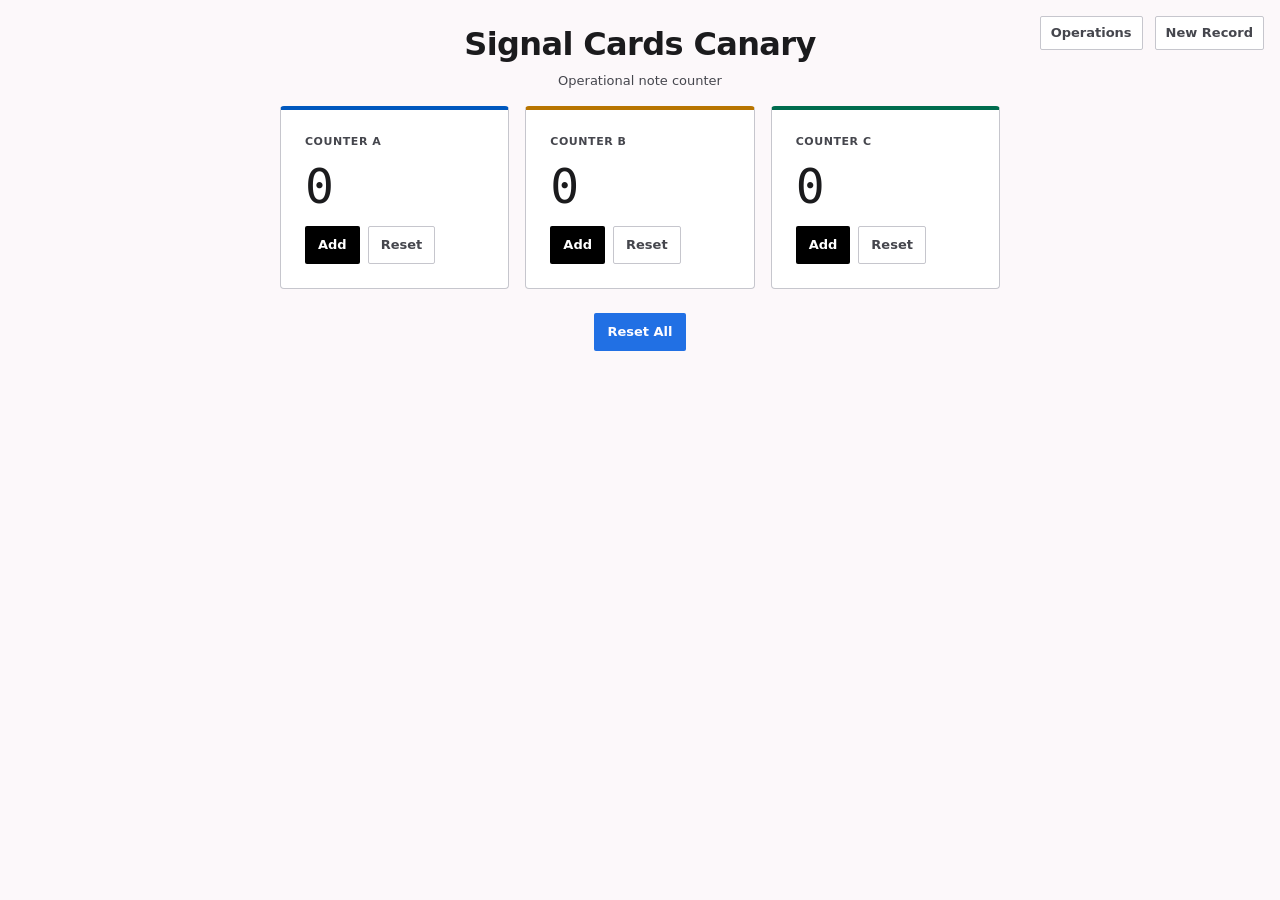
==== index.html @ 2ee4f71c "feat: US-002 - Signal Cards Canary - Record Editor - Signal Cards Canary and Record Operations - Sig" ====
<!doctype html>
<html lang="en">
  <head>
    <meta charset="UTF-8" />
    <meta name="viewport" content="width=device-width, initial-scale=1.0" />
    <title>Signal Cards Canary</title>
    <link rel="stylesheet" href="assets/css/styles.css" />
    <style>
      .story-nav {
        position: absolute;
        top: 16px;
        right: 16px;
        display: flex;
        gap: 12px;
      }
      .story-nav a {
        font-family: var(--font-body-sm, Inter), ui-sans-serif, system-ui, sans-serif;
        font-size: 13px;
        font-weight: 600;
        color: var(--color-on-surface-variant, #45464d);
        text-decoration: none;
        padding: 6px 10px;
        border: 1px solid var(--color-outline-variant, #c6c6cd);
        border-radius: var(--radius-DEFAULT, 0.125rem);
        background: var(--color-surface-container-lowest, #ffffff);
      }
      .story-nav a:hover {
        background: var(--color-surface-container-low, #f6f3f5);
      }
    </style>
  </head>
  <body>
    <nav class="story-nav" aria-label="Story navigation">
      <a href="record-operations-signal-cards-canary.html" data-action-id="nav-operations">Operations</a>
      <a href="record-editor-signal-cards-canary.html?new=1" data-action-id="nav-new-record">New Record</a>
    </nav>
    <main data-setfarm-root="baseline" data-testid="setfarm-app-root" class="app-shell"></main>
    <script src="assets/js/signal-cards-canary.state.js" defer></script>
    <script src="assets/js/signal-cards-canary.storage.js" defer></script>
    <script src="assets/js/app.js" defer></script>
    <script src="assets/js/test-bridge.js" defer></script>
  </body>
</html>
---- assets/css/styles.css ----
@import "../../stitch/design-tokens.css";

:root {
  color-scheme: light;
  font-family: var(--font-family-base, ui-sans-serif, system-ui, -apple-system, BlinkMacSystemFont, "Segoe UI", sans-serif);
  background: var(--color-background, #fcf8fa);
  color: var(--color-on-background, #1b1b1d);

  --counter-blue: #0058be;
  --counter-blue-light: #d8e2ff;
  --counter-amber: #b87500;
  --counter-amber-light: #ffddb8;
  --counter-emerald: #006c4e;
  --counter-emerald-light: #d0f5e5;
}

* {
  box-sizing: border-box;
}

body {
  margin: 0;
  min-width: 320px;
  min-height: 100vh;
  background: var(--color-background, #fcf8fa);
  color: var(--color-on-background, #1b1b1d);
  font-family: var(--font-body-md, Inter), ui-sans-serif, system-ui, -apple-system, BlinkMacSystemFont, "Segoe UI", sans-serif;
  line-height: 1.5;
}

.app-shell {
  min-height: 100vh;
  display: flex;
  flex-direction: column;
  align-items: center;
  padding: var(--spacing-container-padding, 24px);
}

.app-header {
  width: min(720px, 100%);
  text-align: center;
  margin-bottom: var(--spacing-stack-gap-normal, 16px);
}

.app-header h1 {
  margin: 0;
  font-family: var(--font-display-lg, Inter), ui-sans-serif, system-ui, sans-serif;
  font-size: 32px;
  font-weight: 700;
  line-height: 40px;
  letter-spacing: -0.02em;
  color: var(--color-on-background, #1b1b1d);
}

.app-header .subtitle {
  margin: 8px 0 0;
  font-family: var(--font-body-sm, Inter), ui-sans-serif, system-ui, sans-serif;
  font-size: 13px;
  line-height: 18px;
  color: var(--color-on-surface-variant, #45464d);
}

.counter-grid {
  width: min(720px, 100%);
  display: grid;
  grid-template-columns: repeat(auto-fit, minmax(200px, 1fr));
  gap: var(--spacing-stack-gap-normal, 16px);
  margin-bottom: var(--spacing-stack-gap-normal, 16px);
}

.counter-card {
  background: var(--color-surface-container-lowest, #ffffff);
  border: 1px solid var(--color-outline-variant, #c6c6cd);
  border-radius: var(--radius-lg, 0.25rem);
  padding: var(--spacing-container-padding, 24px);
  display: flex;
  flex-direction: column;
  gap: var(--spacing-stack-gap-dense, 8px);
}

.counter-card--blue {
  border-top: 4px solid var(--counter-blue);
}

.counter-card--amber {
  border-top: 4px solid var(--counter-amber);
}

.counter-card--emerald {
  border-top: 4px solid var(--counter-emerald);
}

.counter-meta {
  display: flex;
  justify-content: space-between;
  align-items: center;
}

.counter-label {
  font-family: var(--font-label-caps, Inter), ui-sans-serif, system-ui, sans-serif;
  font-size: 11px;
  font-weight: 700;
  line-height: 16px;
  letter-spacing: 0.05em;
  text-transform: uppercase;
  color: var(--color-on-surface-variant, #45464d);
}

.counter-value {
  font-family: var(--font-data-mono, "JetBrains Mono"), ui-monospace, SFMono-Regular, Menlo, Monaco, Consolas, monospace;
  font-size: 48px;
  font-weight: 500;
  line-height: 56px;
  color: var(--color-on-background, #1b1b1d);
}

.counter-actions {
  display: flex;
  gap: var(--spacing-stack-gap-dense, 8px);
  margin-top: 4px;
}

.btn {
  appearance: none;
  border: 1px solid transparent;
  border-radius: var(--radius-DEFAULT, 0.125rem);
  padding: var(--spacing-cell-padding-v, 10px) var(--spacing-cell-padding-h, 12px);
  font-family: var(--font-body-sm, Inter), ui-sans-serif, system-ui, sans-serif;
  font-size: 13px;
  font-weight: 600;
  line-height: 16px;
  cursor: pointer;
  transition: background-color 120ms ease, border-color 120ms ease, color 120ms ease;
}

.btn:focus-visible {
  outline: 2px solid var(--color-secondary, #0058be);
  outline-offset: 2px;
}

.btn-primary {
  background: var(--color-primary, #000000);
  color: var(--color-on-primary, #ffffff);
}

.btn-primary:hover {
  background: var(--color-on-surface, #1b1b1d);
}

.btn-secondary {
  background: var(--color-secondary-container, #2170e4);
  color: var(--color-on-secondary-container, #fefcff);
}

.btn-secondary:hover {
  background: var(--color-secondary, #0058be);
}

.btn-ghost {
  background: transparent;
  border-color: var(--color-outline-variant, #c6c6cd);
  color: var(--color-on-surface-variant, #45464d);
}

.btn-ghost:hover {
  background: var(--color-surface-container-low, #f6f3f5);
}

.global-actions {
  width: min(720px, 100%);
  display: flex;
  justify-content: center;
  padding-top: var(--spacing-stack-gap-dense, 8px);
}

@media (max-width: 640px) {
  .app-shell {
    padding: 16px;
  }

  .counter-grid {
    grid-template-columns: 1fr;
  }

  .counter-value {
    font-size: 40px;
    line-height: 48px;
  }
}
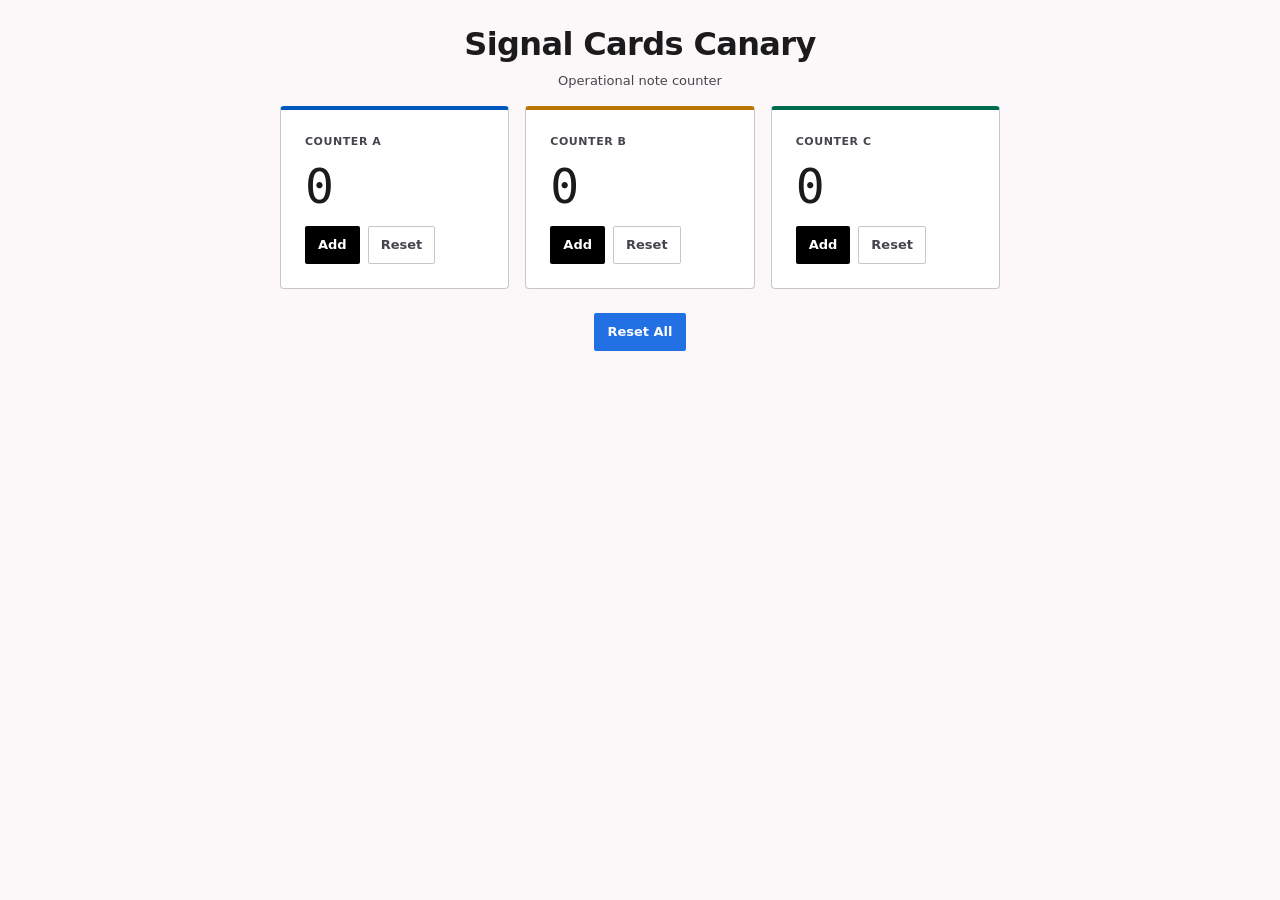
==== commit 0aa7690d: "feat: US-002 - Signal Cards Canary - Record Editor - Signal Cards Canary and Record Operations - Sig" ====
--- a/index.html
+++ b/index.html
@@ -6,38 +6,45 @@
     <title>Signal Cards Canary</title>
     <link rel="stylesheet" href="assets/css/styles.css" />
     <style>
-      .story-nav {
-        position: absolute;
-        top: 16px;
-        right: 16px;
+      .app-nav {
+        width: min(720px, 100%);
         display: flex;
+        justify-content: center;
         gap: 12px;
+        margin-top: 16px;
       }
-      .story-nav a {
-        font-family: var(--font-body-sm, Inter), ui-sans-serif, system-ui, sans-serif;
-        font-size: 13px;
-        font-weight: 600;
-        color: var(--color-on-surface-variant, #45464d);
+      .app-nav a {
         text-decoration: none;
-        padding: 6px 10px;
-        border: 1px solid var(--color-outline-variant, #c6c6cd);
-        border-radius: var(--radius-DEFAULT, 0.125rem);
-        background: var(--color-surface-container-lowest, #ffffff);
-      }
-      .story-nav a:hover {
-        background: var(--color-surface-container-low, #f6f3f5);
       }
     </style>
   </head>
   <body>
-    <nav class="story-nav" aria-label="Story navigation">
-      <a href="record-operations-signal-cards-canary.html" data-action-id="nav-operations">Operations</a>
-      <a href="record-editor-signal-cards-canary.html?new=1" data-action-id="nav-new-record">New Record</a>
-    </nav>
     <main data-setfarm-root="baseline" data-testid="setfarm-app-root" class="app-shell"></main>
     <script src="assets/js/signal-cards-canary.state.js" defer></script>
     <script src="assets/js/signal-cards-canary.storage.js" defer></script>
     <script src="assets/js/app.js" defer></script>
     <script src="assets/js/test-bridge.js" defer></script>
+    <script>
+      (function () {
+        'use strict';
+        function addStoryNav() {
+          const root = document.querySelector('[data-setfarm-root="baseline"]');
+          if (!root) return;
+          if (root.querySelector('[data-testid="story-nav"]')) return;
+          const nav = document.createElement('nav');
+          nav.className = 'app-nav';
+          nav.setAttribute('data-testid', 'story-nav');
+          nav.innerHTML =
+            '<a href="record-operations-signal-cards-canary.html" class="btn btn-secondary" data-action-id="ACT_OPERATIONS">Record Operations</a>' +
+            '<a href="record-editor-signal-cards-canary.html" class="btn btn-secondary" data-action-id="ACT_CREATE_RECORD">Create Record</a>';
+          root.appendChild(nav);
+        }
+        if (document.readyState === 'loading') {
+          document.addEventListener('DOMContentLoaded', addStoryNav);
+        } else {
+          addStoryNav();
+        }
+      })();
+    </script>
   </body>
 </html>
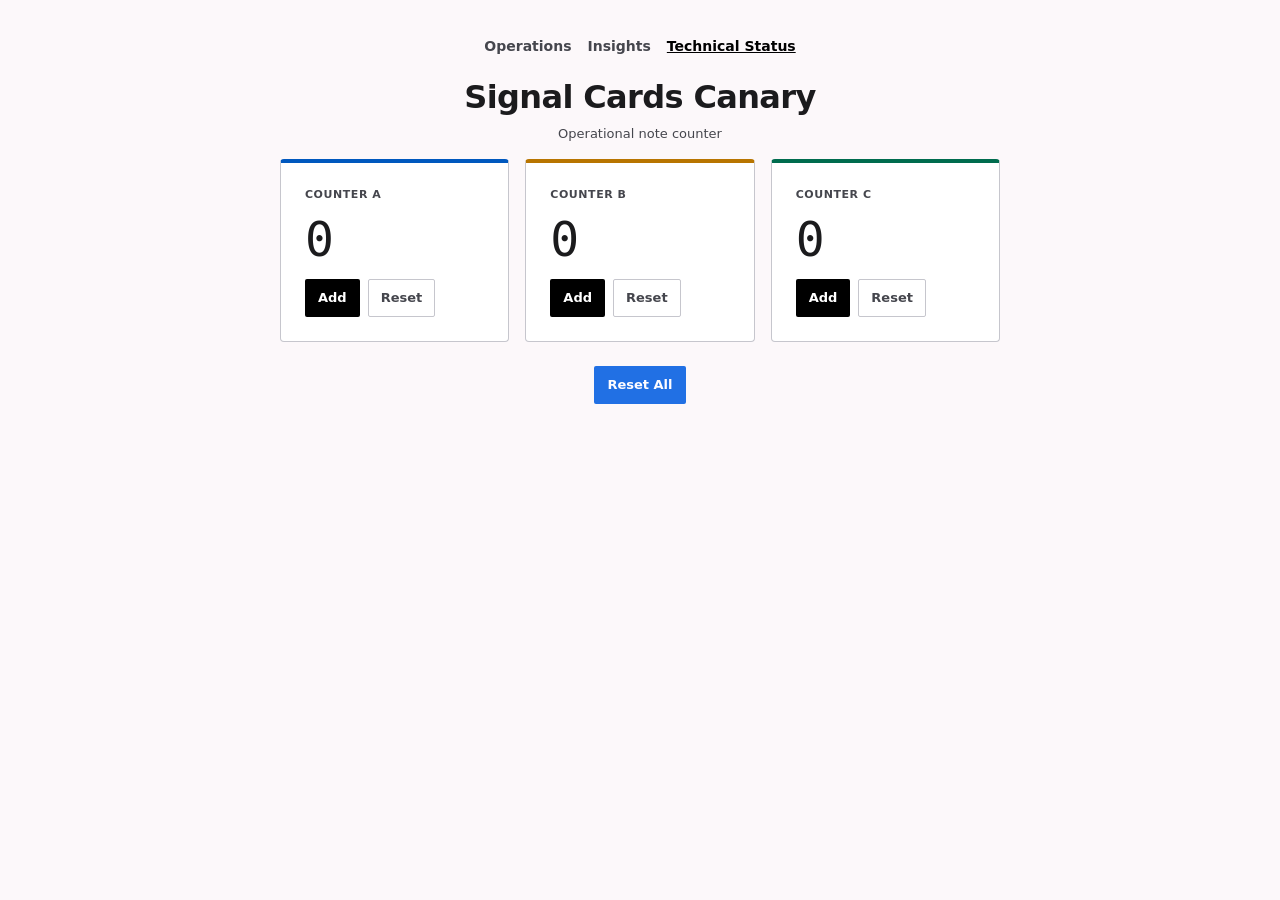
==== commit 545ff974: "feat: US-003 - Signal Cards Canary - Insights - Signal Cards Canary screen" ====
--- a/index.html
+++ b/index.html
@@ -10,11 +10,19 @@
         width: min(720px, 100%);
         display: flex;
         justify-content: center;
-        gap: 12px;
-        margin-top: 16px;
+        gap: 16px;
+        padding: 12px;
+        margin-bottom: 8px;
       }
       .app-nav a {
         text-decoration: none;
+        color: var(--color-on-surface-variant, #45464d);
+        font-weight: 600;
+        font-size: 14px;
+      }
+      .app-nav a[aria-current="page"] {
+        color: var(--color-primary, #000000);
+        text-decoration: underline;
       }
     </style>
   </head>
@@ -27,22 +35,52 @@
     <script>
       (function () {
         'use strict';
-        function addStoryNav() {
+
+        function buildNav() {
+          const nav = document.createElement('nav');
+          nav.className = 'app-nav';
+          nav.setAttribute('data-testid', 'app-navigation');
+          nav.setAttribute('aria-label', 'Application navigation');
+          nav.innerHTML =
+            '<a href="record-operations-signal-cards-canary.html" data-action-id="ACT_OPERATIONS">Operations</a>' +
+            '<a href="insights-signal-cards-canary.html" data-action-id="ACT_INSIGHTS">Insights</a>' +
+            '<a href="index.html" aria-current="page" data-action-id="ACT_TECHNICAL_STATUS">Technical Status</a>';
+          return nav;
+        }
+
+        function enhanceNavigation() {
           const root = document.querySelector('[data-setfarm-root="baseline"]');
           if (!root) return;
-          if (root.querySelector('[data-testid="story-nav"]')) return;
-          const nav = document.createElement('nav');
-          nav.className = 'app-nav';
-          nav.setAttribute('data-testid', 'story-nav');
-          nav.innerHTML =
-            '<a href="record-operations-signal-cards-canary.html" class="btn btn-secondary" data-action-id="ACT_OPERATIONS">Record Operations</a>' +
-            '<a href="record-editor-signal-cards-canary.html" class="btn btn-secondary" data-action-id="ACT_CREATE_RECORD">Create Record</a>';
-          root.appendChild(nav);
+
+          const existingNav = root.querySelector('[data-testid="app-navigation"]');
+          if (existingNav) return;
+
+          const header = root.querySelector('.app-header');
+          if (header) {
+            root.insertBefore(buildNav(), header);
+          } else if (root.firstChild) {
+            root.insertBefore(buildNav(), root.firstChild);
+          }
         }
+
+        function observeRoot() {
+          const root = document.querySelector('[data-setfarm-root="baseline"]');
+          if (!root) return;
+
+          enhanceNavigation();
+
+          if (typeof MutationObserver !== 'undefined') {
+            const observer = new MutationObserver(function () {
+              enhanceNavigation();
+            });
+            observer.observe(root, { childList: true, subtree: true });
+          }
+        }
+
         if (document.readyState === 'loading') {
-          document.addEventListener('DOMContentLoaded', addStoryNav);
+          document.addEventListener('DOMContentLoaded', observeRoot);
         } else {
-          addStoryNav();
+          observeRoot();
         }
       })();
     </script>
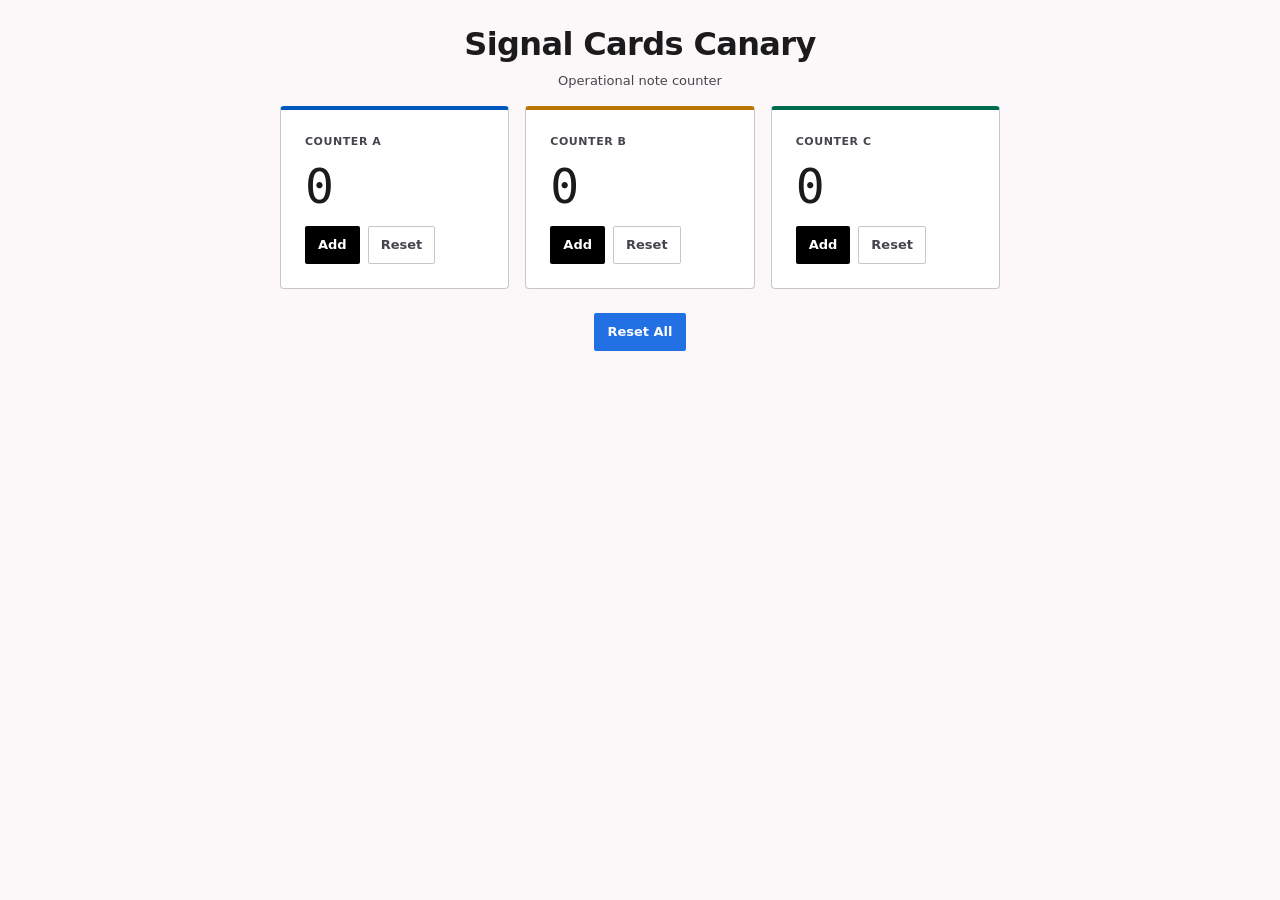
==== commit ef7f6c18: "feat: US-003 - Signal Cards Canary - Insights - Signal Cards Canary screen" ====
--- a/index.html
+++ b/index.html
@@ -5,26 +5,6 @@
     <meta name="viewport" content="width=device-width, initial-scale=1.0" />
     <title>Signal Cards Canary</title>
     <link rel="stylesheet" href="assets/css/styles.css" />
-    <style>
-      .app-nav {
-        width: min(720px, 100%);
-        display: flex;
-        justify-content: center;
-        gap: 16px;
-        padding: 12px;
-        margin-bottom: 8px;
-      }
-      .app-nav a {
-        text-decoration: none;
-        color: var(--color-on-surface-variant, #45464d);
-        font-weight: 600;
-        font-size: 14px;
-      }
-      .app-nav a[aria-current="page"] {
-        color: var(--color-primary, #000000);
-        text-decoration: underline;
-      }
-    </style>
   </head>
   <body>
     <main data-setfarm-root="baseline" data-testid="setfarm-app-root" class="app-shell"></main>
@@ -32,57 +12,5 @@
     <script src="assets/js/signal-cards-canary.storage.js" defer></script>
     <script src="assets/js/app.js" defer></script>
     <script src="assets/js/test-bridge.js" defer></script>
-    <script>
-      (function () {
-        'use strict';
-
-        function buildNav() {
-          const nav = document.createElement('nav');
-          nav.className = 'app-nav';
-          nav.setAttribute('data-testid', 'app-navigation');
-          nav.setAttribute('aria-label', 'Application navigation');
-          nav.innerHTML =
-            '<a href="record-operations-signal-cards-canary.html" data-action-id="ACT_OPERATIONS">Operations</a>' +
-            '<a href="insights-signal-cards-canary.html" data-action-id="ACT_INSIGHTS">Insights</a>' +
-            '<a href="index.html" aria-current="page" data-action-id="ACT_TECHNICAL_STATUS">Technical Status</a>';
-          return nav;
-        }
-
-        function enhanceNavigation() {
-          const root = document.querySelector('[data-setfarm-root="baseline"]');
-          if (!root) return;
-
-          const existingNav = root.querySelector('[data-testid="app-navigation"]');
-          if (existingNav) return;
-
-          const header = root.querySelector('.app-header');
-          if (header) {
-            root.insertBefore(buildNav(), header);
-          } else if (root.firstChild) {
-            root.insertBefore(buildNav(), root.firstChild);
-          }
-        }
-
-        function observeRoot() {
-          const root = document.querySelector('[data-setfarm-root="baseline"]');
-          if (!root) return;
-
-          enhanceNavigation();
-
-          if (typeof MutationObserver !== 'undefined') {
-            const observer = new MutationObserver(function () {
-              enhanceNavigation();
-            });
-            observer.observe(root, { childList: true, subtree: true });
-          }
-        }
-
-        if (document.readyState === 'loading') {
-          document.addEventListener('DOMContentLoaded', observeRoot);
-        } else {
-          observeRoot();
-        }
-      })();
-    </script>
   </body>
 </html>
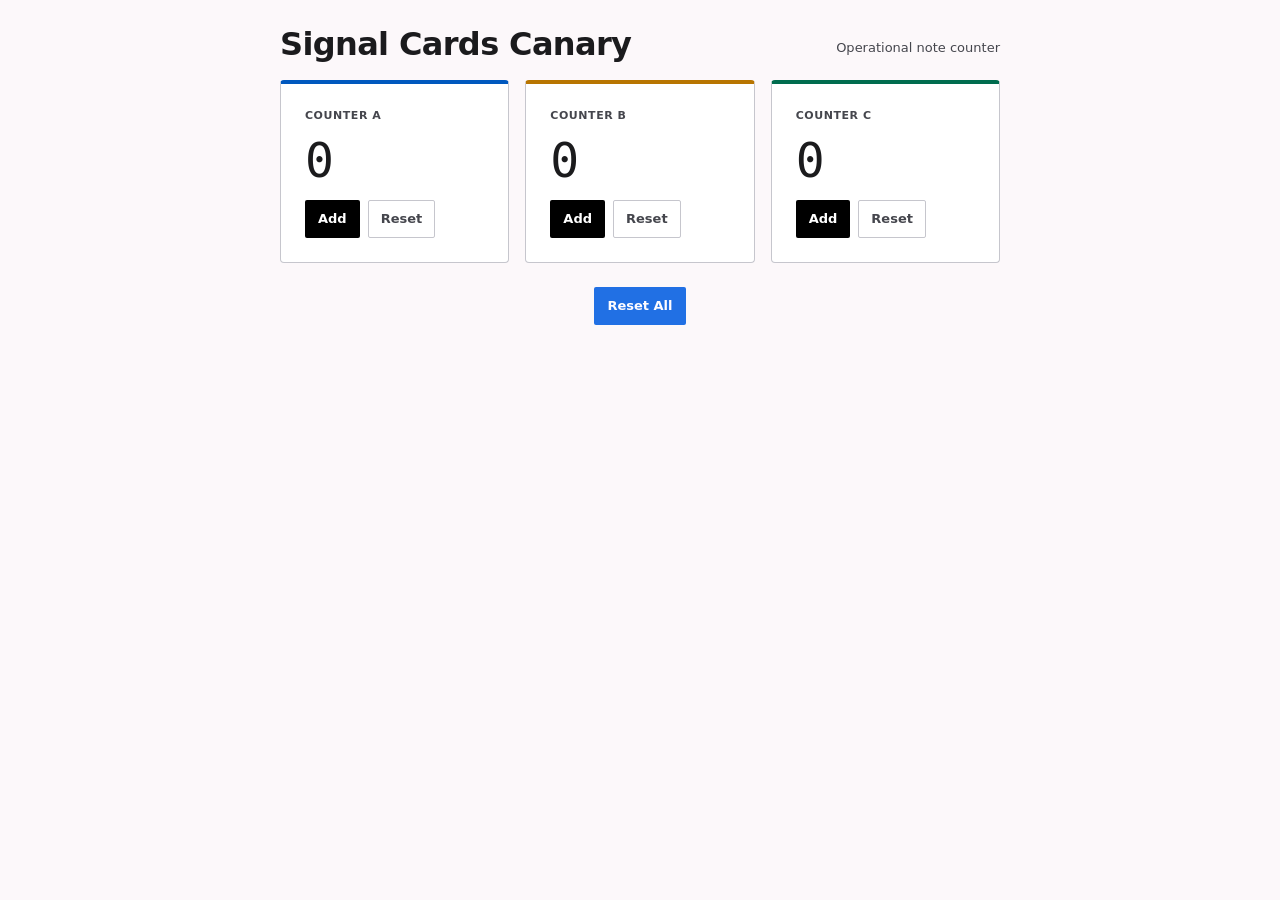
==== commit 90184335: "feat: US-003 - Signal Cards Canary - Insights - Signal Cards Canary screen" ====
--- a/index.html
+++ b/index.html
@@ -5,6 +5,29 @@
     <meta name="viewport" content="width=device-width, initial-scale=1.0" />
     <title>Signal Cards Canary</title>
     <link rel="stylesheet" href="assets/css/styles.css" />
+    <style>
+      .app-header {
+        display: flex;
+        justify-content: space-between;
+        align-items: center;
+        flex-wrap: wrap;
+        gap: 12px;
+      }
+      .app-nav {
+        display: flex;
+        gap: 12px;
+        align-items: center;
+      }
+      .app-nav a {
+        text-decoration: none;
+        color: var(--color-on-surface-variant, #45464d);
+        font-weight: 600;
+      }
+      .app-nav a[aria-current="page"] {
+        color: var(--color-primary, #000000);
+        text-decoration: underline;
+      }
+    </style>
   </head>
   <body>
     <main data-setfarm-root="baseline" data-testid="setfarm-app-root" class="app-shell"></main>
@@ -12,5 +35,52 @@
     <script src="assets/js/signal-cards-canary.storage.js" defer></script>
     <script src="assets/js/app.js" defer></script>
     <script src="assets/js/test-bridge.js" defer></script>
+    <script>
+      (function () {
+        'use strict';
+
+        function addNavigation() {
+          const header = document.querySelector('.app-header');
+          if (!header) {
+            if (document.readyState === 'loading') {
+              document.addEventListener('DOMContentLoaded', addNavigation);
+            } else {
+              window.addEventListener('load', addNavigation, { once: true });
+            }
+            return;
+          }
+          if (header.querySelector('.app-nav')) return;
+
+          const nav = document.createElement('nav');
+          nav.className = 'app-nav';
+          nav.setAttribute('aria-label', 'Section navigation');
+
+          const links = [
+            { href: 'record-operations-signal-cards-canary.html', text: 'Operations', actionId: 'ACT_OPERATIONS' },
+            { href: 'insights-signal-cards-canary.html', text: 'Insights', actionId: 'ACT_INSIGHTS' },
+            { href: 'index.html', text: 'Technical Status', actionId: 'ACT_TECHNICAL_STATUS', current: true }
+          ];
+
+          links.forEach(function (link) {
+            const a = document.createElement('a');
+            a.setAttribute('href', link.href);
+            a.setAttribute('data-action-id', link.actionId);
+            if (link.current) {
+              a.setAttribute('aria-current', 'page');
+            }
+            a.textContent = link.text;
+            nav.appendChild(a);
+          });
+
+          header.appendChild(nav);
+        }
+
+        if (document.readyState === 'loading') {
+          document.addEventListener('DOMContentLoaded', addNavigation);
+        } else {
+          addNavigation();
+        }
+      })();
+    </script>
   </body>
 </html>
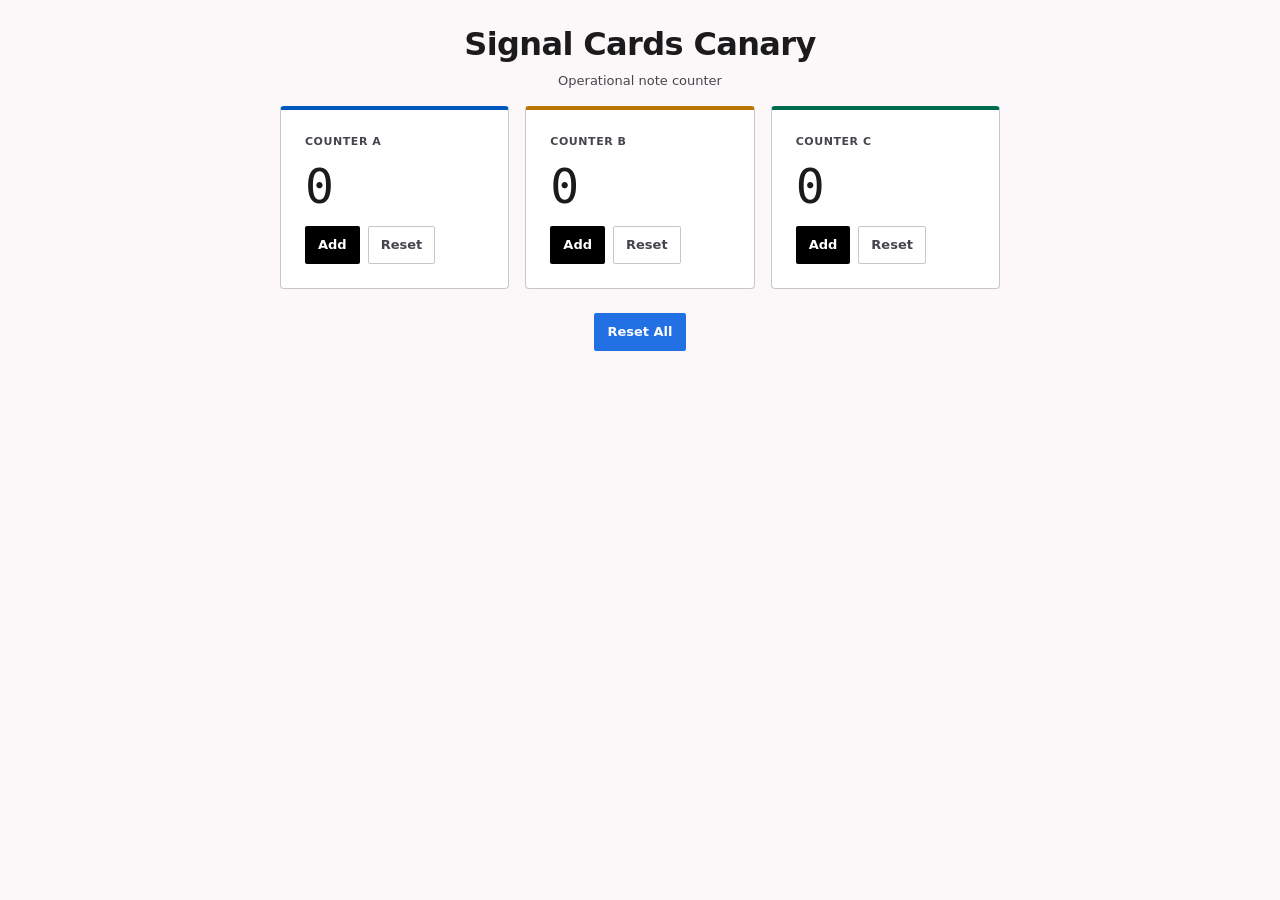
==== commit 1b499053: "feat: US-003 - Signal Cards Canary - Insights - Signal Cards Canary screen" ====
--- a/index.html
+++ b/index.html
@@ -5,29 +5,6 @@
     <meta name="viewport" content="width=device-width, initial-scale=1.0" />
     <title>Signal Cards Canary</title>
     <link rel="stylesheet" href="assets/css/styles.css" />
-    <style>
-      .app-header {
-        display: flex;
-        justify-content: space-between;
-        align-items: center;
-        flex-wrap: wrap;
-        gap: 12px;
-      }
-      .app-nav {
-        display: flex;
-        gap: 12px;
-        align-items: center;
-      }
-      .app-nav a {
-        text-decoration: none;
-        color: var(--color-on-surface-variant, #45464d);
-        font-weight: 600;
-      }
-      .app-nav a[aria-current="page"] {
-        color: var(--color-primary, #000000);
-        text-decoration: underline;
-      }
-    </style>
   </head>
   <body>
     <main data-setfarm-root="baseline" data-testid="setfarm-app-root" class="app-shell"></main>
@@ -35,52 +12,5 @@
     <script src="assets/js/signal-cards-canary.storage.js" defer></script>
     <script src="assets/js/app.js" defer></script>
     <script src="assets/js/test-bridge.js" defer></script>
-    <script>
-      (function () {
-        'use strict';
-
-        function addNavigation() {
-          const header = document.querySelector('.app-header');
-          if (!header) {
-            if (document.readyState === 'loading') {
-              document.addEventListener('DOMContentLoaded', addNavigation);
-            } else {
-              window.addEventListener('load', addNavigation, { once: true });
-            }
-            return;
-          }
-          if (header.querySelector('.app-nav')) return;
-
-          const nav = document.createElement('nav');
-          nav.className = 'app-nav';
-          nav.setAttribute('aria-label', 'Section navigation');
-
-          const links = [
-            { href: 'record-operations-signal-cards-canary.html', text: 'Operations', actionId: 'ACT_OPERATIONS' },
-            { href: 'insights-signal-cards-canary.html', text: 'Insights', actionId: 'ACT_INSIGHTS' },
-            { href: 'index.html', text: 'Technical Status', actionId: 'ACT_TECHNICAL_STATUS', current: true }
-          ];
-
-          links.forEach(function (link) {
-            const a = document.createElement('a');
-            a.setAttribute('href', link.href);
-            a.setAttribute('data-action-id', link.actionId);
-            if (link.current) {
-              a.setAttribute('aria-current', 'page');
-            }
-            a.textContent = link.text;
-            nav.appendChild(a);
-          });
-
-          header.appendChild(nav);
-        }
-
-        if (document.readyState === 'loading') {
-          document.addEventListener('DOMContentLoaded', addNavigation);
-        } else {
-          addNavigation();
-        }
-      })();
-    </script>
   </body>
 </html>
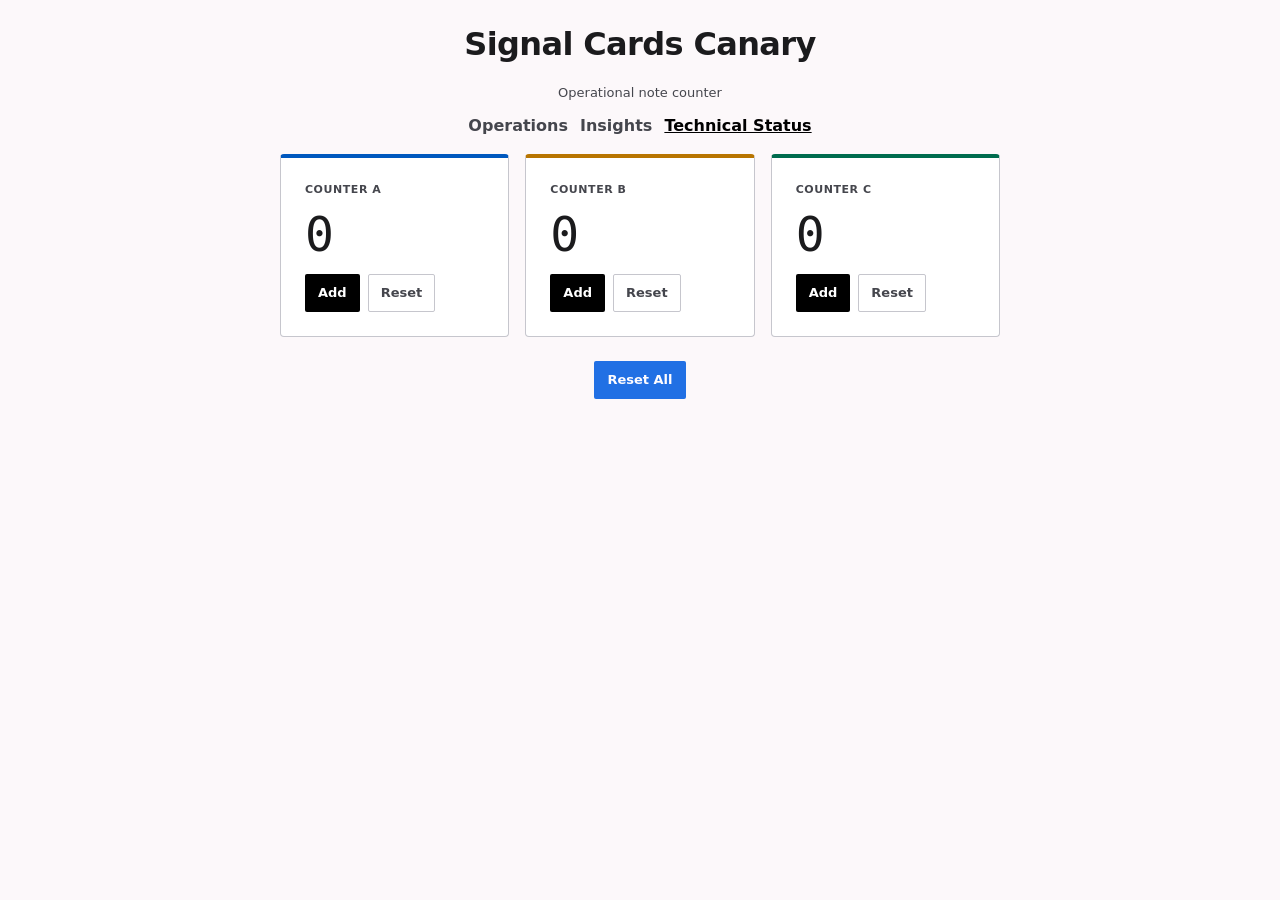
==== commit e908bb20: "feat: US-003 - Signal Cards Canary - Insights - Signal Cards Canary screen" ====
--- a/index.html
+++ b/index.html
@@ -5,6 +5,30 @@
     <meta name="viewport" content="width=device-width, initial-scale=1.0" />
     <title>Signal Cards Canary</title>
     <link rel="stylesheet" href="assets/css/styles.css" />
+    <style>
+      .app-header {
+        display: flex;
+        flex-direction: column;
+        align-items: center;
+        gap: 12px;
+      }
+      .app-nav {
+        display: flex;
+        flex-wrap: wrap;
+        justify-content: center;
+        gap: 12px;
+        align-items: center;
+      }
+      .app-nav a {
+        text-decoration: none;
+        color: var(--color-on-surface-variant, #45464d);
+        font-weight: 600;
+      }
+      .app-nav a[aria-current="page"] {
+        color: var(--color-primary, #000000);
+        text-decoration: underline;
+      }
+    </style>
   </head>
   <body>
     <main data-setfarm-root="baseline" data-testid="setfarm-app-root" class="app-shell"></main>
